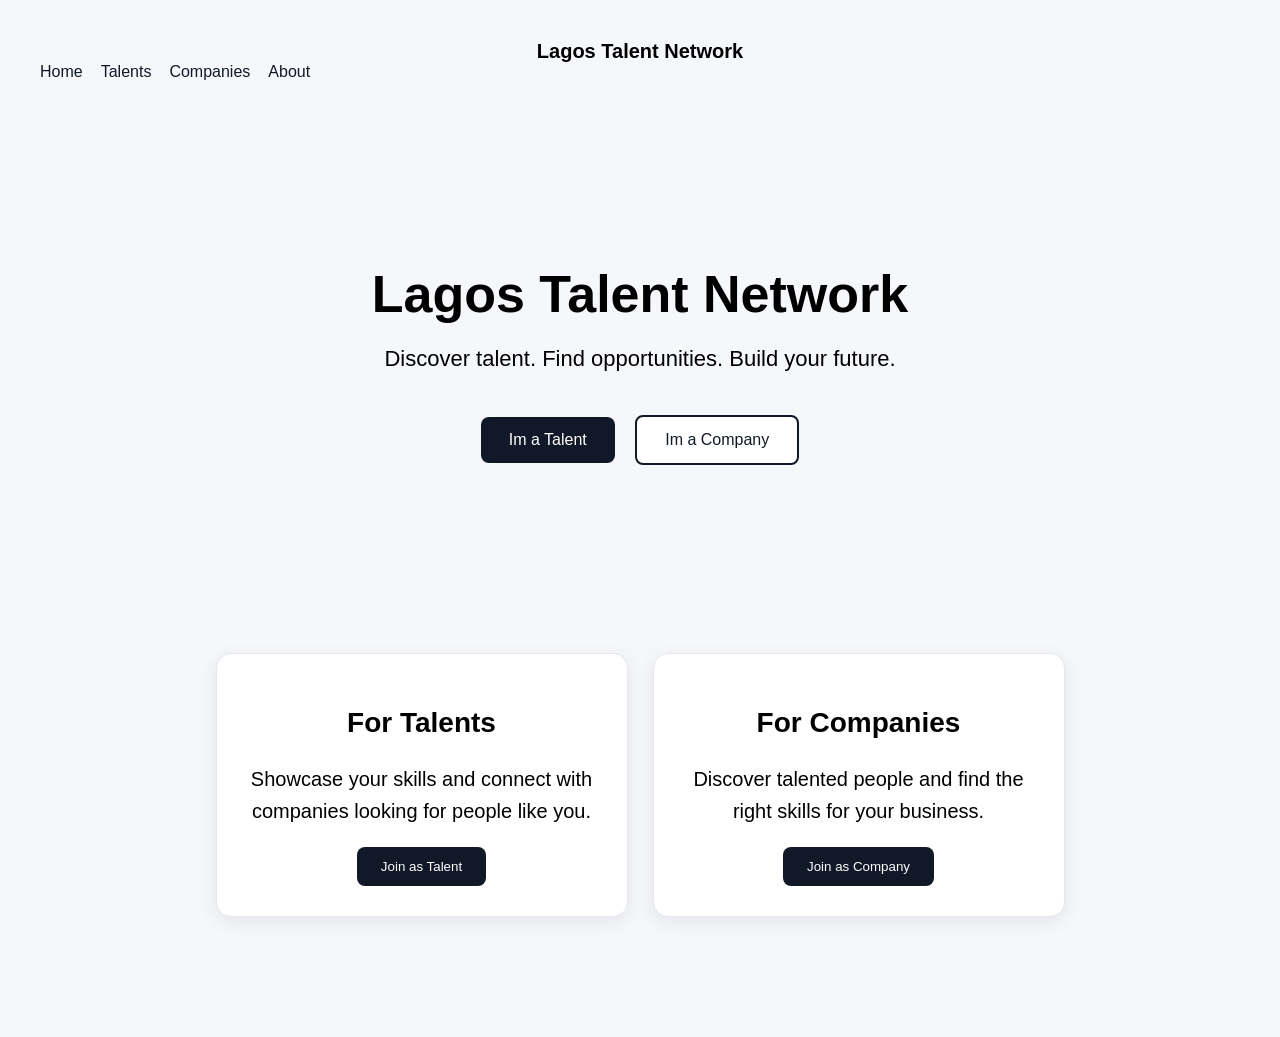
==== index.html @ 71eae8a8 "Add Lagos Talent Network Website" ====
<!DOCTYPE html>
<html lang="en">
<head>
    <meta charset="UTF-8">
    <meta name="viewport" content="width=device-width, initial-scale=1.0">
    <title>Lagos Talent Network</title>
    <link rel="stylesheet" href="style.css">
</head>
<body>
    <nav class="navbar">
    <div class="logo">Lagos Talent Network</div>

    <div class="nav-links">
        <a href="#">Home</a>
        <a href="#">Talents</a>
        <a href="#">Companies</a>
        <a href="#">About</a>
    </div>
</nav>

    <section class="hero">
        <h1>Lagos Talent Network</h1>
        <p>Discover talent. Find opportunities. Build your future.</p>

        <div class="hero-buttons">
            <button onclick="alert('Talent registration coming soon')">Im a Talent</button>
            <button onclick="alert('Company registration coming soon')">Im a Company</button>
        </div>
    </section>
    <section class="audience">
    <div class="audience-card">
        <h2>For Talents</h2>
        <p>Showcase your skills and connect with companies looking for people like you.</p>
        <button>Join as Talent</button>
    </div>

    <div class="audience-card">
        <h2>For Companies</h2>
        <p>Discover talented people and find the right skills for your business.</p>
        <button>Join as Company</button>
    </div>
</section>

</body>

    


</html>
---- style.css ----
body {
    font-family: Arial, sans-serif;
    margin: 0;
    padding: 40px;
    text-align: center;
    background: #f5f7fa;
}

h1 {
    font-size: 42px;
    margin-bottom: 15px;
}

p {
    font-size: 20px;
}
.hero {
    max-width: 900px;
    margin: 80px auto;
    padding: 60px 20px;
}

.hero h1 {
    font-size: 52px;
    margin-bottom: 20px;
}

.hero p {
    font-size: 22px;
    margin-bottom: 35px;
}

.hero-buttons button {
    padding: 14px 28px;
    margin: 8px;
    font-size: 16px;
    border: none;
    border-radius: 8px;
    cursor: pointer;
}
.hero-buttons button:first-child {
    background: #111827;
    color: white;
}

.hero-buttons button:last-child {
    background: white;
    color: #111827;
    border: 2px solid #111827;
}

.hero-buttons button:hover {
    transform: translateY(-2px);
}
.audience {
    display: flex;
    justify-content: center;
    gap: 25px;
    padding: 40px 20px 80px;
    flex-wrap: wrap;
}

.audience-card {
    width: 350px;
    padding: 30px;
    background: white;
    border: 1px solid #e5e7eb;
    border-radius: 15px;
    text-align: center;
    box-shadow: 0 5px 20px rgba(0, 0, 0, 0.08);
}

.audience-card h2 {
    font-size: 28px;
}

.audience-card p {
    line-height: 1.6;
}

.audience-card button {
    padding: 12px 24px;
    border: none;
    border-radius: 8px;
    background: #111827;
    color: white;
    cursor: pointer;
}
.navbar {
    .navbar {
    display: flex;
    justify-content: space-between;
    align-items: center;
    padding: 20px 25px;
    background: white;
    border-bottom: 1px solid #e5e7eb;
    flex-wrap: wrap;
    gap: 15px;
}

.logo {
    font-size: 20px;
    font-weight: bold;
    white-space: nowrap;
}

.nav-links {
    display: flex;
    gap: 18px;
    flex-wrap: wrap;
}
}

.nav-links a {
    text-decoration: none;
    color: #111827;
    font-size: 16px;
}

.nav-links a:hover {
    text-decoration: underline;
}
@media (max-width: 600px) {
    .navbar {
        flex-direction: column;
        text-align: center;
    }

    .nav-links {
        justify-content: center;
    }

    .hero h1 {
        font-size: 38px;
    }

    .hero p {
        font-size: 18px;
    }

    .audience-card {
        width: auto;
    }
}
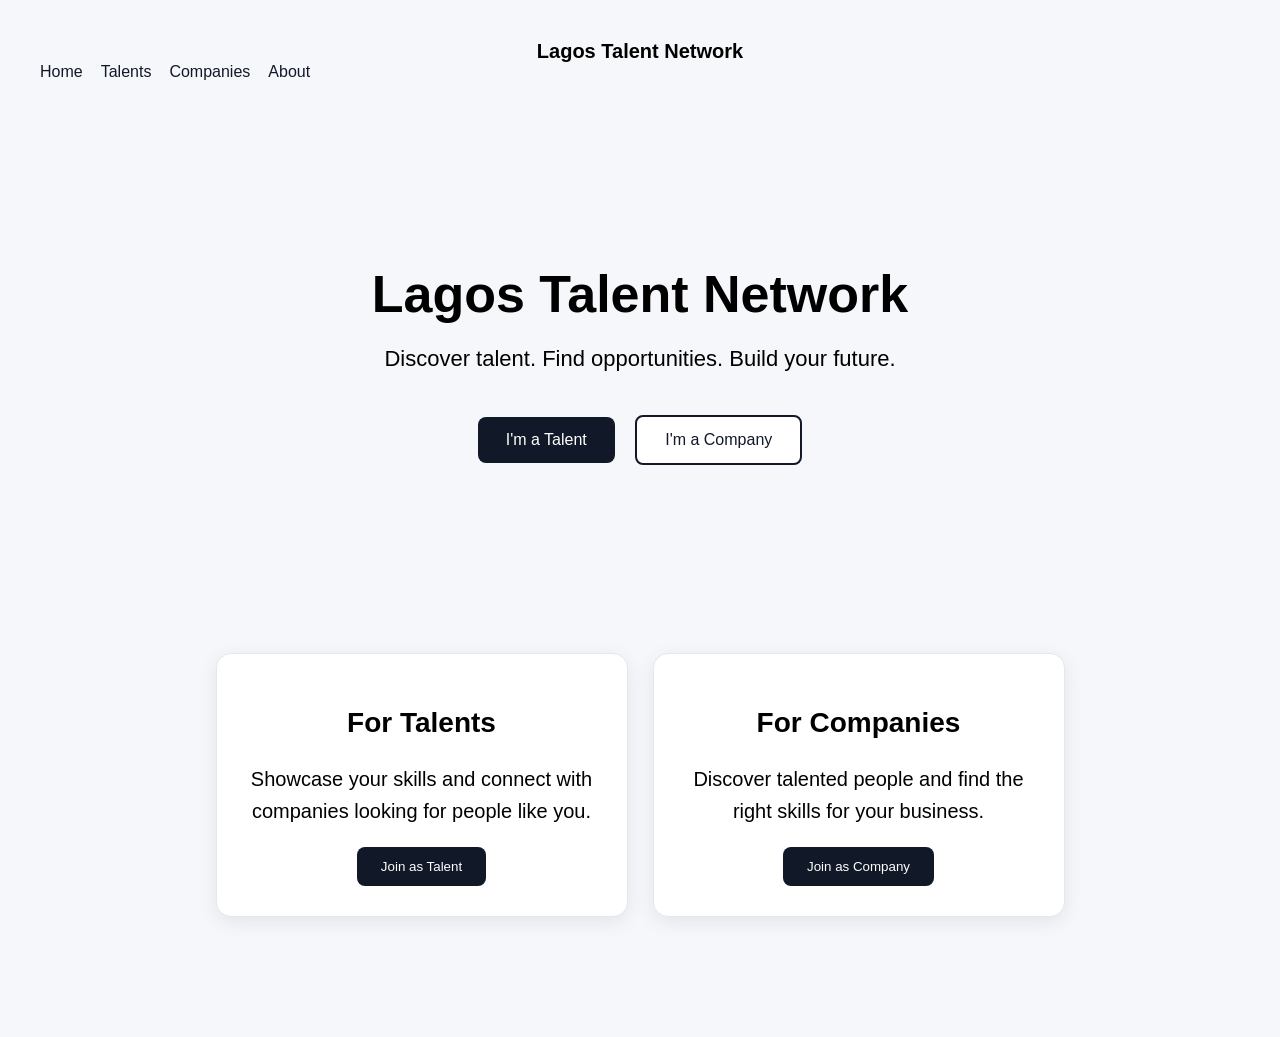
==== commit e99bf6df: "Initial Lagos Talent Network Website" ====
--- a/index.html
+++ b/index.html
@@ -23,8 +23,8 @@
         <p>Discover talent. Find opportunities. Build your future.</p>
 
         <div class="hero-buttons">
-            <button onclick="alert('Talent registration coming soon')">Im a Talent</button>
-            <button onclick="alert('Company registration coming soon')">Im a Company</button>
+            <a href="talent.html" class="hero-button">I'm a Talent</a>
+            <a href="company.html" class="hero-button">I'm a Company</a>
         </div>
     </section>
     <section class="audience">
@@ -40,7 +40,7 @@
         <button>Join as Company</button>
     </div>
 </section>
-
+ 
 </body>
 
     
--- a/style.css
+++ b/style.css
@@ -141,4 +141,76 @@
     .audience-card {
         width: auto;
     }
-}+} 
+.registration {
+    max-width: 500px;
+    margin: 80px auto;
+    padding: 40px;
+    text-align: center;
+    background: white;
+    border-radius: 15px;
+    box-shadow: 0 4px 20px rgba(0,0,0,0.1);
+}
+
+.registration h1 {
+    font-size: 32px;
+    margin-bottom: 10px;
+}
+
+.registration p {
+    margin-bottom: 30px;
+}
+
+.registration form {
+    display: flex;
+    flex-direction: column;
+    gap: 15px;
+}
+
+.registration input {
+    padding: 14px;
+    border: 1px solid #ccc;
+    border-radius: 8px;
+    font-size: 16px;
+}
+
+.registration button {
+    padding: 14px;
+    border: none;
+    border-radius: 8px;
+    background: #333;
+    color: white;
+    font-size: 16px;
+    cursor: pointer;
+}
+.back-home {
+    display: inline-block;
+    margin: 20px;
+    color: #333;
+    text-decoration: none;
+    font-size: 16px;
+}
+
+.back-home:hover {
+    text-decoration: underline;
+}
+.hero-button {
+    display: inline-block;
+    padding: 14px 28px;
+    margin: 8px;
+    border-radius: 8px;
+    text-decoration: none;
+    font-size: 16px;
+    cursor: pointer;
+}
+
+.hero-button:first-child {
+    background: #111827;
+    color: white;
+}
+
+.hero-button:last-child {
+    background: white;
+    color: #111827;
+    border: 2px solid #111827;
+} 
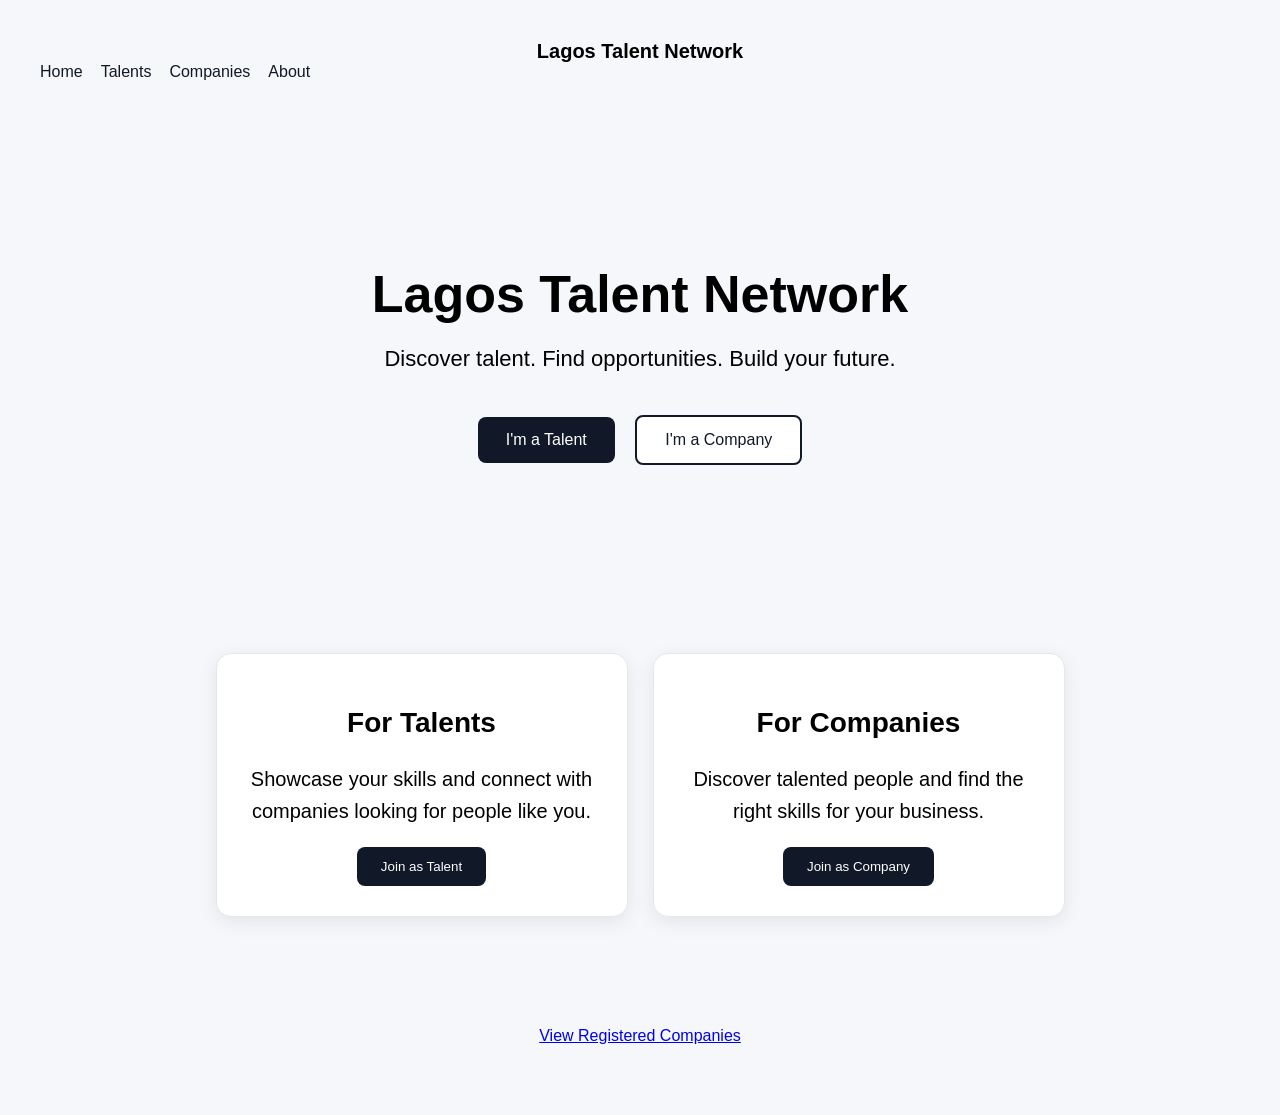
==== commit 972ee3b1: "Fix homepage navigation buttons" ====
--- a/index.html
+++ b/index.html
@@ -31,16 +31,24 @@
     <div class="audience-card">
         <h2>For Talents</h2>
         <p>Showcase your skills and connect with companies looking for people like you.</p>
-        <button>Join as Talent</button>
+        <button onclick="window.location.href='talent.html'">
+    Join as Talent
+</button>
     </div>
 
     <div class="audience-card">
         <h2>For Companies</h2>
         <p>Discover talented people and find the right skills for your business.</p>
-        <button>Join as Company</button>
+        <button onclick="window.location.href='company.html'">
+    Join as Company
+</button>
     </div>
 </section>
  
+<div style="text-align: center; margin: 30px;">
+    <a href="companies.html">View Registered Companies</a>
+</div>
+
 </body>
 
     
--- a/style.css
+++ b/style.css
@@ -213,4 +213,101 @@
     background: white;
     color: #111827;
     border: 2px solid #111827;
-} +} 
+
+/* Registered talent directory */
+.talent-directory {
+    max-width: 1000px;
+    margin: 40px auto;
+    padding: 30px 20px;
+    text-align: center;
+}
+
+.talent-directory h2 {
+    font-size: 28px;
+    margin-bottom: 25px;
+    color: #26354a;
+}
+
+#talentList {
+    display: grid;
+    grid-template-columns: repeat(auto-fit, minmax(240px, 1fr));
+    gap: 20px;
+}
+
+#talentList > div {
+    background: #ffffff;
+    padding: 25px;
+    border-radius: 12px;
+    border: 1px solid #e0e5ec;
+    box-shadow: 0 4px 12px rgba(0, 0, 0, 0.06);
+    text-align: left;
+}
+
+#talentList h3 {
+    color: #26354a; 
+    font-size: 21px;
+    margin-bottom: 12px;
+}
+
+#talentList p {
+    color: #5b6573;
+    margin: 10px 0;
+    overflow-wrap: anywhere;
+}
+
+/* Professional Talent Profile Cards */
+.talent-card {
+    background: white;
+    padding: 25px;
+    margin: 20px auto;
+    max-width: 650px;
+    border-radius: 12px;
+    box-shadow: 0 4px 15px rgba(0, 0, 0, 0.08);
+    border-left: 5px solid #2563eb;
+    transition: transform 0.2s ease, box-shadow 0.2s ease;
+}
+
+.talent-card:hover {
+    transform: translateY(-4px);
+    box-shadow: 0 8px 22px rgba(0, 0, 0, 0.12);
+}
+
+.talent-card h3 {
+    color: #1e3a8a;
+    margin-top: 0;
+    margin-bottom: 12px;
+    font-size: 22px;
+}
+
+.talent-card p {
+    color: #4b5563;
+    margin: 8px 0;
+    font-size: 16px;
+}
+
+/* Talent directory layout */
+.talent-directory {
+    padding: 30px 20px;
+}
+
+/* Arrange talent cards neatly */
+#talentList {
+    display: grid;
+    grid-template-columns: repeat(auto-fit, minmax(280px, 1fr));
+    gap: 20px;
+    max-width: 1100px;
+    margin: 0 auto;
+    align-items: start;
+}
+
+#talentCount {
+    text-align: center;
+    font-size: 20px;
+    font-weight: bold;
+    color: #2563eb;
+    margin: 15px 0 20px;
+}
+
+
+
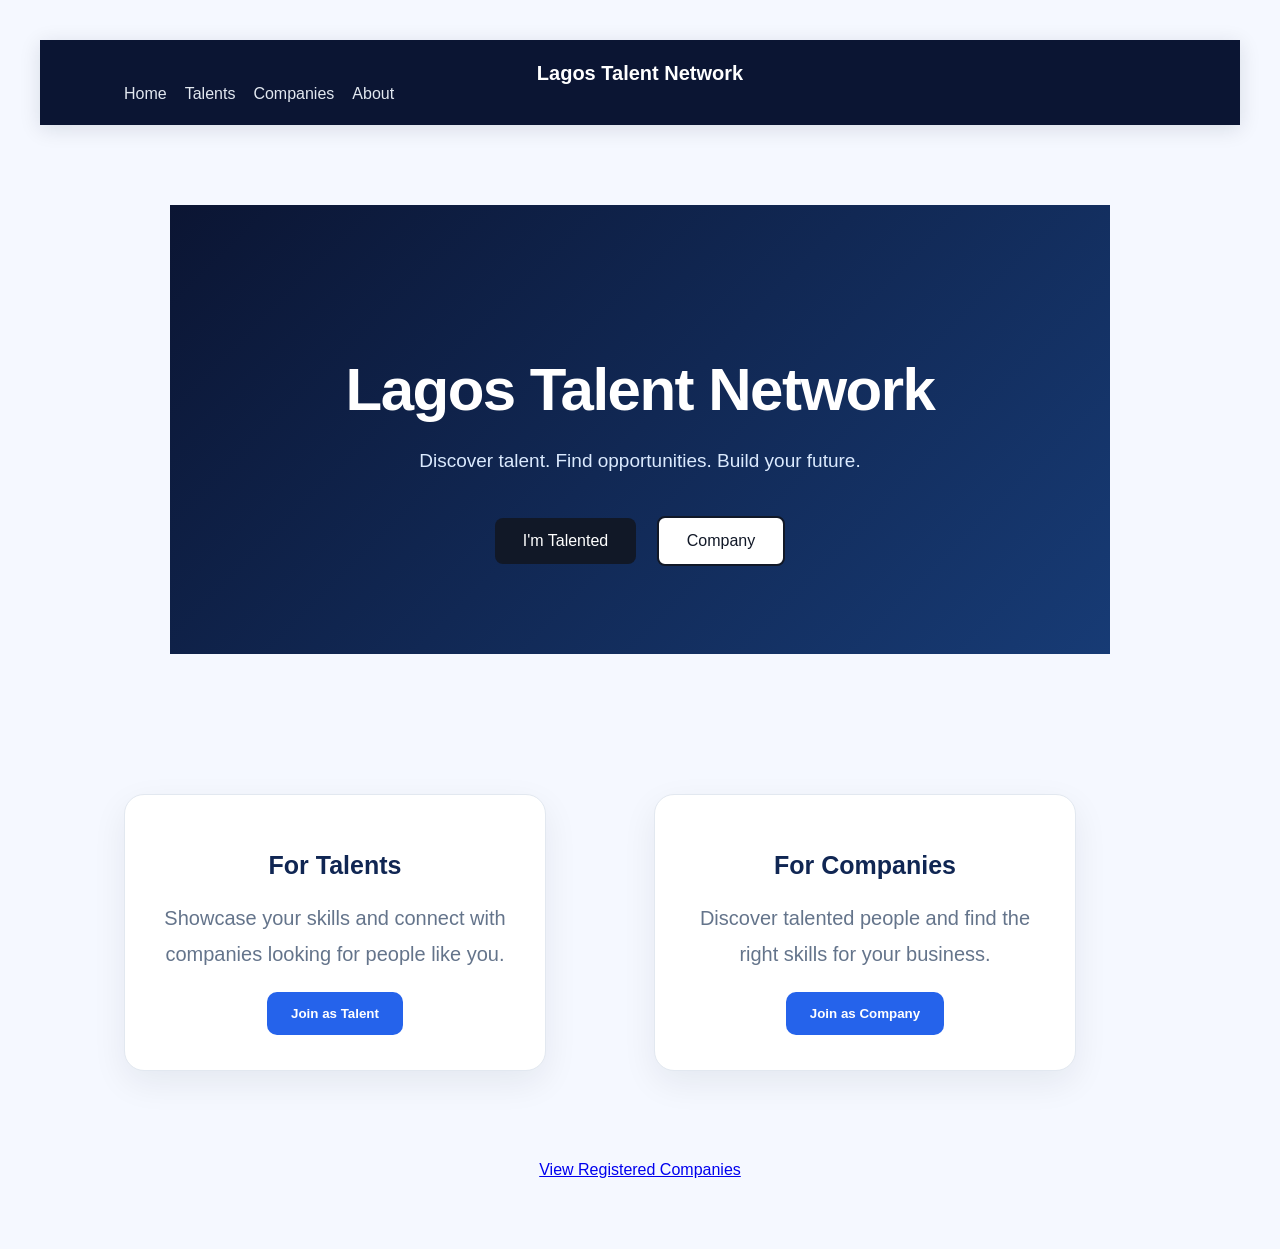
==== commit 15d2107f: "upgrade premium hompage buttons" ====
--- a/index.html
+++ b/index.html
@@ -23,8 +23,8 @@
         <p>Discover talent. Find opportunities. Build your future.</p>
 
         <div class="hero-buttons">
-            <a href="talent.html" class="hero-button">I'm a Talent</a>
-            <a href="company.html" class="hero-button">I'm a Company</a>
+            <a href="talent.html" class="hero-button">I'm  Talented</a>
+            <a href="company.html" class="hero-button">Company</a>
         </div>
     </section>
     <section class="audience">
--- a/style.css
+++ b/style.css
@@ -308,6 +308,138 @@
     color: #2563eb;
     margin: 15px 0 20px;
 }
-
-
-
+/* ===== PREMIUM LAGOS TALENT NETWORK HOMEPAGE ===== */
+
+body {
+    font-family: "Segoe UI", Arial, sans-serif;
+    color: #172554;
+    background: #f5f8ff;
+}
+
+.navbar {
+    padding: 22px 7%;
+    background: #0b1533;
+    color: #ffffff;
+    box-shadow: 0 4px 20px rgba(11, 21, 51, 0.12);
+}
+
+.logo {
+    color: #ffffff;
+    font-size: 22px;
+    font-weight: 800;
+}
+
+.nav-links a {
+    color: #e2e8f0;
+    text-decoration: none;
+    transition: color 0.2s ease;
+}
+
+.nav-links a:hover {
+    color: #60a5fa;
+}
+
+.hero {
+    padding: 100px 20px 80px;
+    text-align: center;
+    background: linear-gradient(135deg, #0b1533, #173b75);
+    color: #ffffff;
+}
+
+.hero h1 {
+    font-size: clamp(36px, 5vw, 60px);
+    font-weight: 800;
+    letter-spacing: -1.5px;
+    margin-bottom: 20px;
+}
+
+.hero p {
+    max-width: 650px;
+    margin: 0 auto 30px;
+    color: #dbeafe;
+    font-size: 19px;
+    line-height: 1.8;
+}
+
+.audience {
+    padding: 60px 7%;
+    display: grid;
+    grid-template-columns: repeat(auto-fit, minmax(260px, 1fr));
+    gap: 28px;
+    max-width: 1100px;
+    margin: 0 auto;
+}
+
+.audience-card {
+    padding: 35px;
+    background: #ffffff;
+    border: 1px solid #e2e8f0;
+    border-radius: 20px;
+    box-shadow: 0 12px 35px rgba(15, 23, 42, 0.07);
+    transition: transform 0.25s ease, box-shadow 0.25s ease;
+}
+
+.audience-card:hover {
+    transform: translateY(-6px);
+    box-shadow: 0 20px 45px rgba(15, 23, 42, 0.12);
+}
+
+.audience-card h2 {
+    color: #102653;
+    font-size: 25px;
+    margin-bottom: 14px;
+}
+
+.audience-card p {
+    color: #64748b;
+    line-height: 1.8;
+}
+
+.audience-card button,
+.hero button {
+    padding: 14px 24px;
+    border: none;
+    border-radius: 10px;
+    background: #2563eb;
+    color: #ffffff;
+    font-weight: 700;
+    cursor: pointer;
+    transition: background 0.2s ease, transform 0.2s ease;
+}
+
+.audience-card button:hover,
+.hero button:hover {
+    background: #1d4ed8;
+    transform: translateY(-2px);
+}
+
+@media (max-width: 600px) {
+    .hero {
+        padding: 70px 20px;
+    }
+
+    .audience {
+        padding: 35px 20px;
+    }
+
+    .navbar {
+        padding: 18px 20px;
+    }
+}
+.hero button {
+    background: #2563eb;
+    color: #ffffff;
+    border: 1px solid #60a5fa;
+    padding: 15px 26px;
+    border-radius: 10px;
+    font-size: 16px;
+    font-weight: 700;
+    margin: 8px;
+}
+
+.hero button:hover {
+    background: #1d4ed8;
+}
+
+
+
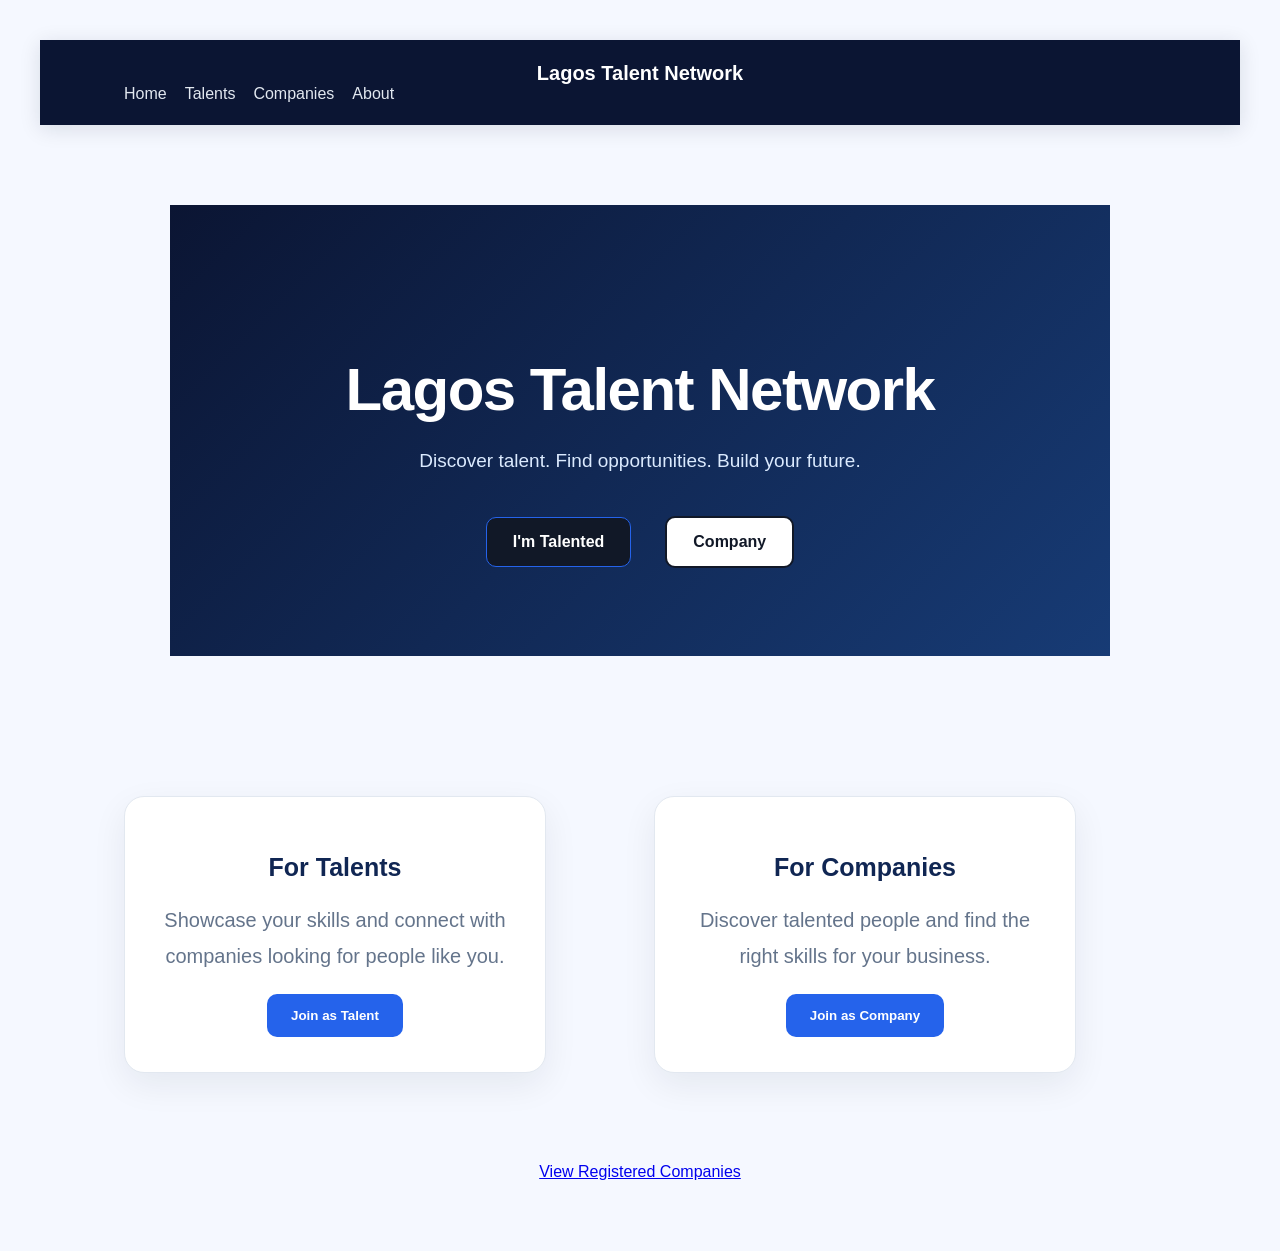
==== commit 6904e0fa: "fix homepage navigation links" ====
--- a/index.html
+++ b/index.html
@@ -14,7 +14,7 @@
         <a href="#">Home</a>
         <a href="#">Talents</a>
         <a href="#">Companies</a>
-        <a href="#">About</a>
+        <a href="#about">About</a>
     </div>
 </nav>
 
@@ -27,7 +27,7 @@
             <a href="company.html" class="hero-button">Company</a>
         </div>
     </section>
-    <section class="audience">
+    <section class="audience" id="about">
     <div class="audience-card">
         <h2>For Talents</h2>
         <p>Showcase your skills and connect with companies looking for people like you.</p>
--- a/style.css
+++ b/style.css
@@ -182,6 +182,8 @@
     color: white;
     font-size: 16px;
     cursor: pointer;
+    width: 100%;
+    margin-top: 5px;
 }
 .back-home {
     display: inline-block;
@@ -440,6 +442,64 @@
 .hero button:hover {
     background: #1d4ed8;
 }
-
-
-
+/* Premium homepage buttons */
+.hero-buttons {
+    display: flex;
+    justify-content: center;
+    align-items: center;
+    gap: 18px;
+    flex-wrap: wrap;
+}
+
+.hero-button {
+    display: inline-block;
+    background: #2563eb;
+    color: #ffffff;
+    border: 1px solid #2563eb;
+    padding: 15px 26px;
+    border-radius: 10px;
+    font-size: 16px;
+    font-weight: 700;
+    text-decoration: none;
+    transition: all 0.25s ease;
+}
+
+.hero-button:hover {
+    background: #1d4ed8;
+    border-color: #1d4ed8;
+    color: #ffffff;
+    transform: translateY(-2px);
+}
+.settings-menu {
+    position: absolute;
+    top: 20px;
+    right: 20px;
+    z-index: 1000;
+}
+
+.settings-menu button {
+    padding: 10px 16px;
+    border: none;
+    border-radius: 8px;
+    cursor: pointer;
+    font-size: 14px;
+}
+
+#settingsOptions {
+    margin-top: 8px;
+    padding: 8px;
+    background: white;
+    border-radius: 8px;
+    box-shadow: 0 4px 12px rgba(0, 0, 0, 0.15);
+}
+
+#settingsOptions[hidden] {
+    display: none;
+}
+
+#settingsOptions button {
+    width: 100%;
+}
+
+
+
